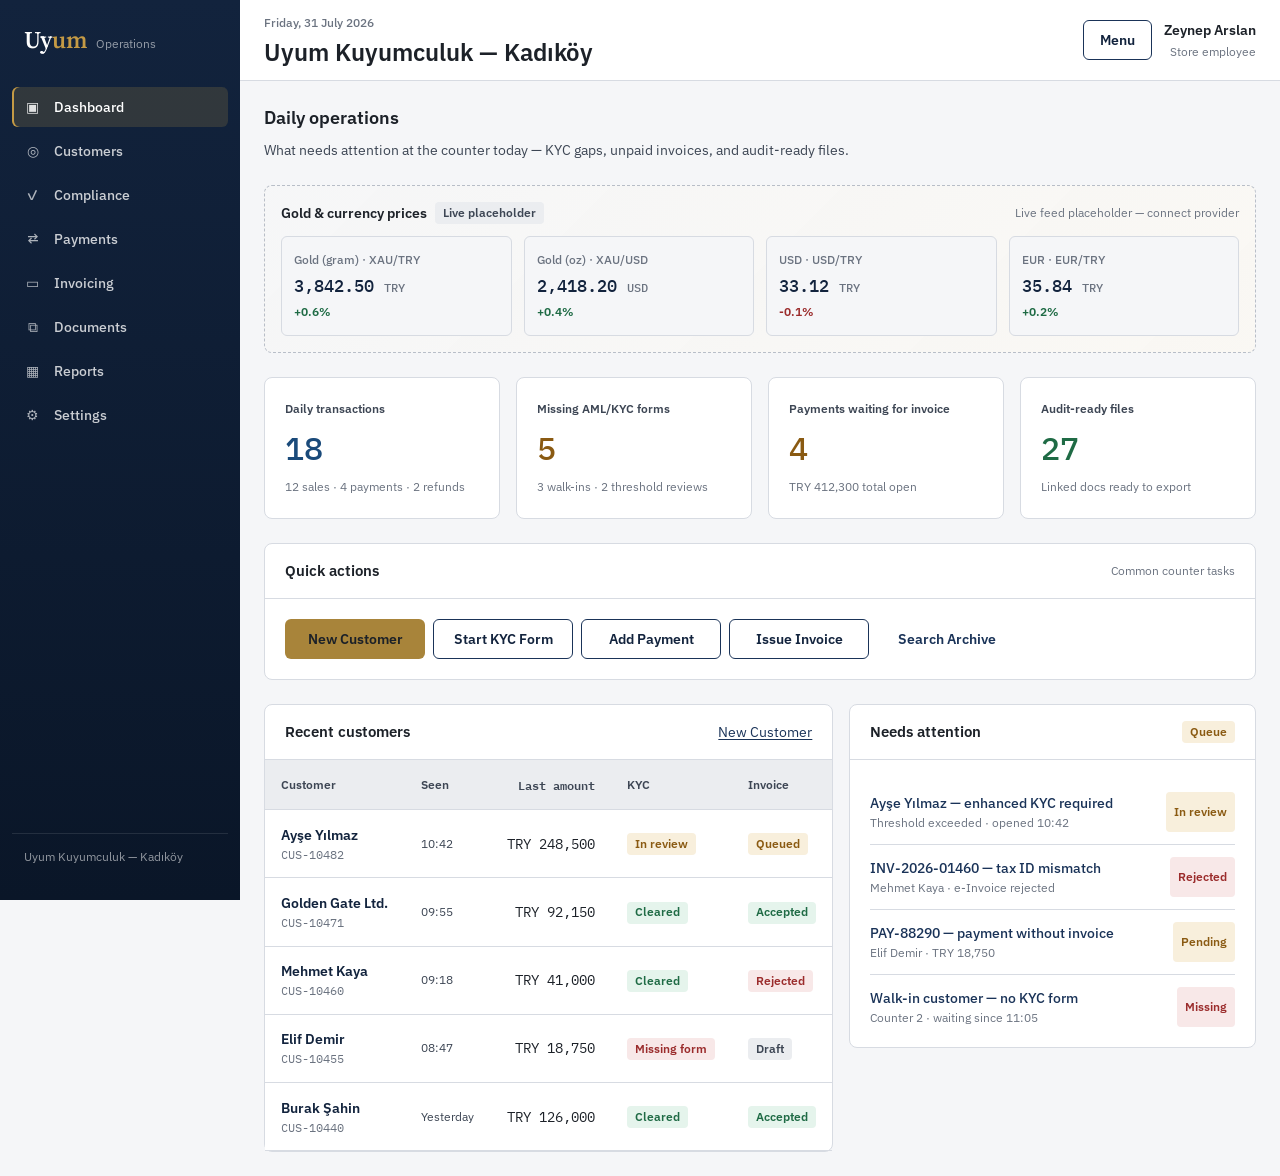
==== app/index.html @ b02bb514 "Add employee daily operations dashboard Build the post-login dashboard with gold/currency price plac" ====
<!DOCTYPE html>
<html lang="en">
  <head>
    <meta charset="UTF-8" />
    <meta name="viewport" content="width=device-width, initial-scale=1.0" />
    <title>Uyum — Dashboard</title>
    <link rel="stylesheet" href="../design-system/tokens.css" />
    <link rel="stylesheet" href="../design-system/base.css" />
    <link rel="stylesheet" href="../design-system/layout.css" />
    <link rel="stylesheet" href="../design-system/components.css" />
    <link rel="stylesheet" href="./css/dashboard.css" />
  </head>
  <body>
    <div class="app-shell" id="shell">
      <div class="nav-backdrop" id="nav-backdrop"></div>
      <aside class="sidebar" aria-label="Primary">
        <a class="sidebar__brand" href="./index.html">
          <span class="sidebar__brand-name">Uy<span>um</span></span>
          <span class="sidebar__brand-tag">Operations</span>
        </a>
        <nav class="sidebar__nav">
          <a class="nav-item is-active" href="./index.html"><span class="nav-item__icon">▣</span><span class="nav-item__label">Dashboard</span></a>
          <a class="nav-item" href="#action-new-customer"><span class="nav-item__icon">◎</span><span class="nav-item__label">Customers</span></a>
          <a class="nav-item" href="#action-start-kyc"><span class="nav-item__icon">✓</span><span class="nav-item__label">Compliance</span></a>
          <a class="nav-item" href="#action-add-payment"><span class="nav-item__icon">⇄</span><span class="nav-item__label">Payments</span></a>
          <a class="nav-item" href="#action-issue-invoice"><span class="nav-item__icon">▭</span><span class="nav-item__label">Invoicing</span></a>
          <a class="nav-item" href="#action-search-archive"><span class="nav-item__icon">⧉</span><span class="nav-item__label">Documents</span></a>
          <a class="nav-item" href="#"><span class="nav-item__icon">▦</span><span class="nav-item__label">Reports</span></a>
          <a class="nav-item" href="#"><span class="nav-item__icon">⚙</span><span class="nav-item__label">Settings</span></a>
        </nav>
        <div class="sidebar__footer" id="sidebar-store">Store</div>
      </aside>

      <div class="main">
        <header class="topbar">
          <div class="topbar__meta">
            <span class="topbar__eyebrow" id="store-date">Loading…</span>
            <h1 id="store-name">Dashboard</h1>
          </div>
          <div class="row">
            <button class="btn btn--secondary" type="button" id="nav-toggle" aria-label="Open menu">Menu</button>
            <div class="topbar__user">
              <span class="topbar__user-name" id="employee-name">—</span>
              <span class="text-small text-muted" id="employee-role">Store employee</span>
            </div>
          </div>
        </header>

        <main class="canvas">
          <div class="canvas__inner">
            <section class="page-header">
              <div class="page-header__copy">
                <h2>Daily operations</h2>
                <p class="text-secondary">
                  What needs attention at the counter today — KYC gaps, unpaid invoices, and audit-ready files.
                </p>
              </div>
            </section>

            <section aria-label="Market prices" id="prices">
              <div class="price-board" id="price-board">
                <div class="price-board__header">
                  <div class="price-board__title">Gold &amp; currency prices</div>
                  <span class="text-small text-muted">Loading placeholder feed…</span>
                </div>
              </div>
            </section>

            <section aria-label="Status summary" id="summary">
              <div class="summary-grid" id="summary-grid"></div>
            </section>

            <section class="panel" aria-label="Quick actions">
              <div class="panel__header">
                <h3>Quick actions</h3>
                <span class="text-small text-muted">Common counter tasks</span>
              </div>
              <div class="panel__body">
                <div class="quick-actions" id="quick-actions"></div>
              </div>
            </section>

            <section class="dashboard-split">
              <div class="panel" id="recent-customers">
                <div class="panel__header">
                  <h3>Recent customers</h3>
                  <a href="#action-new-customer">New Customer</a>
                </div>
                <div class="table-wrap">
                  <table class="table">
                    <thead>
                      <tr>
                        <th class="sticky-col">Customer</th>
                        <th>Seen</th>
                        <th class="num">Last amount</th>
                        <th>KYC</th>
                        <th>Invoice</th>
                      </tr>
                    </thead>
                    <tbody id="recent-customers-body">
                      <tr>
                        <td colspan="5" class="text-muted">Loading sample customers…</td>
                      </tr>
                    </tbody>
                  </table>
                </div>
              </div>

              <div class="panel" id="attention">
                <div class="panel__header">
                  <h3>Needs attention</h3>
                  <span class="badge badge--warning">Queue</span>
                </div>
                <div class="panel__body">
                  <ul class="attention-list" id="attention-list"></ul>
                </div>
              </div>
            </section>
          </div>
        </main>
      </div>
    </div>

    <div class="toast-host" id="toast-host" aria-live="polite"></div>
    <script src="./js/dashboard.js"></script>
  </body>
</html>
---- design-system/tokens.css ----
/* Uyum design tokens — Step 2 */

@import url("https://fonts.googleapis.com/css2?family=IBM+Plex+Mono:wght@400;500&family=IBM+Plex+Sans:ital,wght@0,400;0,500;0,600;0,700;1,400&family=Source+Serif+4:opsz,wght@8..60,500;8..60,600;8..60,700&display=swap");

:root {
  /* Navy */
  --navy-950: #0a1628;
  --navy-900: #12233d;
  --navy-800: #1a3358;
  --navy-100: #e8eef6;

  /* Gold */
  --gold-700: #8f7130;
  --gold-600: #a8843a;
  --gold-500: #c49a45;
  --gold-100: #f7f0de;

  /* Charcoal */
  --charcoal-900: #1c2128;
  --charcoal-700: #3d4654;
  --charcoal-500: #6b7380;

  /* Gray */
  --gray-50: #f5f6f8;
  --gray-100: #ebedf0;
  --gray-200: #d7dbe2;
  --gray-300: #b8bec8;
  --white: #ffffff;

  /* Semantic */
  --success-700: #1f6b45;
  --success-100: #e5f4ec;
  --warning-700: #8a5a12;
  --warning-100: #f8efdc;
  --danger-700: #9b2c2c;
  --danger-100: #f8e8e8;
  --info-700: #1a4a7a;
  --info-100: #e7f0f8;

  /* Typography */
  --font-brand: "Source Serif 4", "Times New Roman", serif;
  --font-sans: "IBM Plex Sans", "Segoe UI", sans-serif;
  --font-mono: "IBM Plex Mono", "SFMono-Regular", Menlo, monospace;

  --text-display: 2rem;
  --text-h1: 1.5rem;
  --text-h2: 1.125rem;
  --text-h3: 0.9375rem;
  --text-body: 0.875rem;
  --text-small: 0.75rem;
  --text-mono: 0.8125rem;

  --leading-display: 2.5rem;
  --leading-h1: 2rem;
  --leading-h2: 1.625rem;
  --leading-h3: 1.375rem;
  --leading-body: 1.375rem;
  --leading-small: 1.125rem;

  /* Spacing */
  --space-1: 0.25rem;
  --space-2: 0.5rem;
  --space-3: 0.75rem;
  --space-4: 1rem;
  --space-5: 1.25rem;
  --space-6: 1.5rem;
  --space-8: 2rem;
  --space-10: 2.5rem;
  --space-12: 3rem;
  --space-16: 4rem;

  /* Layout */
  --sidebar-width: 240px;
  --sidebar-collapsed: 64px;
  --content-max: 1280px;
  --form-max: 560px;
  --radius-sm: 4px;
  --radius-md: 6px;
  --radius-lg: 8px;
  --shadow-overlay: 0 8px 24px rgba(10, 22, 40, 0.12);
  --focus-ring: 0 0 0 2px var(--white), 0 0 0 4px var(--navy-800);

  /* Motion */
  --ease-out: cubic-bezier(0.22, 1, 0.36, 1);
  --duration-fast: 120ms;
  --duration-base: 160ms;

  /* Semantic aliases */
  --color-bg: var(--gray-50);
  --color-surface: var(--white);
  --color-border: var(--gray-200);
  --color-text: var(--charcoal-900);
  --color-text-secondary: var(--charcoal-700);
  --color-text-muted: var(--charcoal-500);
  --color-brand: var(--navy-900);
  --color-accent: var(--gold-600);
  --color-accent-hover: var(--gold-500);
}
---- design-system/base.css ----
/* Uyum base styles */

*,
*::before,
*::after {
  box-sizing: border-box;
}

html {
  -webkit-text-size-adjust: 100%;
}

body {
  margin: 0;
  min-height: 100vh;
  font-family: var(--font-sans);
  font-size: var(--text-body);
  line-height: var(--leading-body);
  color: var(--color-text);
  background: var(--color-bg);
  -webkit-font-smoothing: antialiased;
}

h1,
h2,
h3,
h4 {
  margin: 0;
  color: var(--color-text);
  font-weight: 600;
}

h1 {
  font-size: var(--text-h1);
  line-height: var(--leading-h1);
}

h2 {
  font-size: var(--text-h2);
  line-height: var(--leading-h2);
}

h3 {
  font-size: var(--text-h3);
  line-height: var(--leading-h3);
}

p {
  margin: 0;
}

a {
  color: var(--navy-800);
  text-decoration-thickness: 1px;
  text-underline-offset: 2px;
}

a:hover {
  color: var(--gold-700);
}

img {
  max-width: 100%;
  display: block;
}

button,
input,
select,
textarea {
  font: inherit;
  color: inherit;
}

:focus-visible {
  outline: none;
  box-shadow: var(--focus-ring);
}

.brand-mark {
  font-family: var(--font-brand);
  font-weight: 600;
  letter-spacing: -0.01em;
}

.brand-mark__accent {
  color: var(--gold-500);
}

.tabular {
  font-variant-numeric: tabular-nums;
}

.mono {
  font-family: var(--font-mono);
  font-size: var(--text-mono);
  font-variant-numeric: tabular-nums;
}

.text-muted {
  color: var(--color-text-muted);
}

.text-secondary {
  color: var(--color-text-secondary);
}

.text-small {
  font-size: var(--text-small);
  line-height: var(--leading-small);
}
---- design-system/layout.css ----
/* Uyum layout system */

.app-shell {
  display: grid;
  grid-template-columns: var(--sidebar-width) minmax(0, 1fr);
  min-height: 100vh;
  transition: grid-template-columns var(--duration-base) var(--ease-out);
}

.app-shell.is-collapsed {
  grid-template-columns: var(--sidebar-collapsed) minmax(0, 1fr);
}

.sidebar {
  position: sticky;
  top: 0;
  height: 100vh;
  display: flex;
  flex-direction: column;
  gap: var(--space-6);
  padding: var(--space-5) var(--space-3);
  background:
    linear-gradient(180deg, var(--navy-900) 0%, var(--navy-950) 100%);
  color: var(--white);
  overflow: auto;
}

.sidebar__brand {
  display: flex;
  align-items: baseline;
  gap: var(--space-2);
  padding: var(--space-2) var(--space-3);
  color: var(--white);
  text-decoration: none;
}

.sidebar__brand:hover {
  color: var(--white);
}

.sidebar__brand-name {
  font-family: var(--font-brand);
  font-size: 1.5rem;
  font-weight: 600;
  line-height: 1;
}

.sidebar__brand-name span {
  color: var(--gold-500);
}

.sidebar__brand-tag {
  font-size: var(--text-small);
  color: rgba(255, 255, 255, 0.55);
}

.sidebar__nav {
  display: flex;
  flex-direction: column;
  gap: var(--space-1);
}

.nav-item {
  display: flex;
  align-items: center;
  gap: var(--space-3);
  min-height: 40px;
  padding: var(--space-2) var(--space-3);
  border-radius: var(--radius-md);
  color: rgba(255, 255, 255, 0.78);
  text-decoration: none;
  font-weight: 500;
  transition: background var(--duration-fast) var(--ease-out), color var(--duration-fast) var(--ease-out);
}

.nav-item:hover {
  background: rgba(255, 255, 255, 0.08);
  color: var(--white);
}

.nav-item.is-active {
  background: rgba(196, 154, 69, 0.18);
  color: var(--white);
  box-shadow: inset 2px 0 0 var(--gold-500);
}

.nav-item__icon {
  width: 1.1rem;
  text-align: center;
  opacity: 0.85;
}

.main {
  display: flex;
  flex-direction: column;
  min-width: 0;
}

.topbar {
  display: flex;
  align-items: center;
  justify-content: space-between;
  gap: var(--space-4);
  min-height: 64px;
  padding: var(--space-3) var(--space-6);
  background: var(--color-surface);
  border-bottom: 1px solid var(--color-border);
}

.topbar__meta {
  display: flex;
  flex-direction: column;
  gap: 2px;
}

.topbar__eyebrow {
  font-size: var(--text-small);
  color: var(--color-text-muted);
  font-weight: 500;
}

.canvas {
  padding: var(--space-6);
}

.canvas__inner {
  width: 100%;
  max-width: var(--content-max);
  margin: 0 auto;
  display: flex;
  flex-direction: column;
  gap: var(--space-6);
}

.page-header {
  display: flex;
  align-items: flex-start;
  justify-content: space-between;
  gap: var(--space-4);
  flex-wrap: wrap;
}

.page-header__copy {
  display: flex;
  flex-direction: column;
  gap: var(--space-2);
  max-width: 48rem;
}

.page-header__actions {
  display: flex;
  flex-wrap: wrap;
  gap: var(--space-2);
}

.panel {
  background: var(--color-surface);
  border: 1px solid var(--color-border);
  border-radius: var(--radius-lg);
}

.panel__header {
  display: flex;
  align-items: center;
  justify-content: space-between;
  gap: var(--space-3);
  padding: var(--space-4) var(--space-5);
  border-bottom: 1px solid var(--color-border);
}

.panel__body {
  padding: var(--space-5);
}

.panel__footer {
  display: flex;
  justify-content: flex-end;
  gap: var(--space-2);
  padding: var(--space-4) var(--space-5);
  border-top: 1px solid var(--color-border);
  background: var(--gray-50);
  border-radius: 0 0 var(--radius-lg) var(--radius-lg);
}

.grid-12 {
  display: grid;
  grid-template-columns: repeat(12, minmax(0, 1fr));
  gap: var(--space-4);
}

.col-4 { grid-column: span 4; }
.col-6 { grid-column: span 6; }
.col-8 { grid-column: span 8; }
.col-12 { grid-column: span 12; }

.stack {
  display: flex;
  flex-direction: column;
  gap: var(--space-4);
}

.stack-sm {
  display: flex;
  flex-direction: column;
  gap: var(--space-2);
}

.row {
  display: flex;
  align-items: center;
  gap: var(--space-3);
}

.form-layout {
  max-width: var(--form-max);
  display: flex;
  flex-direction: column;
  gap: var(--space-4);
}

.form-layout--wide {
  max-width: 720px;
}

.form-row {
  display: grid;
  grid-template-columns: 1fr 1fr;
  gap: var(--space-4);
}

@media (max-width: 1119px) {
  .app-shell {
    grid-template-columns: var(--sidebar-collapsed) minmax(0, 1fr);
  }

  .sidebar__brand-tag,
  .nav-item__label {
    position: absolute;
    width: 1px;
    height: 1px;
    padding: 0;
    margin: -1px;
    overflow: hidden;
    clip: rect(0, 0, 0, 0);
    white-space: nowrap;
    border: 0;
  }

  .nav-item {
    justify-content: center;
  }

  .canvas {
    padding: var(--space-4);
  }

  .col-4,
  .col-6,
  .col-8 {
    grid-column: span 12;
  }
}

@media (max-width: 767px) {
  .app-shell {
    grid-template-columns: 1fr;
  }

  .sidebar {
    position: fixed;
    inset: 0 auto 0 0;
    width: min(80vw, 280px);
    z-index: 40;
    transform: translateX(-105%);
    transition: transform var(--duration-base) var(--ease-out);
  }

  .app-shell.nav-open .sidebar {
    transform: translateX(0);
  }

  .sidebar__brand-tag,
  .nav-item__label {
    position: static;
    width: auto;
    height: auto;
    margin: 0;
    overflow: visible;
    clip: auto;
    white-space: normal;
  }

  .nav-item {
    justify-content: flex-start;
  }

  .topbar,
  .canvas {
    padding-left: var(--space-4);
    padding-right: var(--space-4);
  }

  .form-row {
    grid-template-columns: 1fr;
  }

  .page-header__actions {
    width: 100%;
  }

  .page-header__actions .btn {
    flex: 1 1 auto;
  }
}
---- design-system/components.css ----
/* Uyum core UI components */

/* ——— Buttons ——— */
.btn {
  display: inline-flex;
  align-items: center;
  justify-content: center;
  gap: var(--space-2);
  min-height: 40px;
  padding: 0.55rem 1rem;
  border: 1px solid transparent;
  border-radius: var(--radius-md);
  font-weight: 600;
  font-size: var(--text-body);
  line-height: 1.2;
  text-decoration: none;
  cursor: pointer;
  transition:
    background var(--duration-fast) var(--ease-out),
    border-color var(--duration-fast) var(--ease-out),
    color var(--duration-fast) var(--ease-out);
  white-space: nowrap;
}

.btn:disabled {
  opacity: 0.4;
  cursor: not-allowed;
}

.btn--primary {
  background: var(--gold-600);
  color: var(--charcoal-900);
}

.btn--primary:hover:not(:disabled) {
  background: var(--gold-500);
  color: var(--charcoal-900);
}

.btn--secondary {
  background: var(--white);
  border-color: var(--navy-800);
  color: var(--navy-900);
}

.btn--secondary:hover:not(:disabled) {
  background: var(--navy-100);
}

.btn--ghost {
  background: transparent;
  color: var(--navy-800);
}

.btn--ghost:hover:not(:disabled) {
  background: var(--navy-100);
}

.btn--danger {
  background: var(--danger-700);
  color: var(--white);
}

.btn--danger:hover:not(:disabled) {
  background: #862626;
  color: var(--white);
}

.btn--sm {
  min-height: 32px;
  padding: 0.35rem 0.75rem;
  font-size: var(--text-small);
}

/* ——— Forms ——— */
.field {
  display: flex;
  flex-direction: column;
  gap: var(--space-2);
}

.field__label {
  font-size: var(--text-small);
  font-weight: 600;
  color: var(--color-text-secondary);
}

.field__required {
  color: var(--color-text-muted);
  font-weight: 400;
}

.field__control {
  width: 100%;
  min-height: 40px;
  padding: 0.5rem 0.75rem;
  border: 1px solid var(--gray-300);
  border-radius: var(--radius-md);
  background: var(--white);
  transition: border-color var(--duration-fast) var(--ease-out);
}

.field__control:hover {
  border-color: var(--charcoal-500);
}

.field__control:focus {
  border-color: var(--navy-800);
}

textarea.field__control {
  min-height: 96px;
  resize: vertical;
}

.field__hint,
.field__error {
  font-size: var(--text-small);
  line-height: var(--leading-small);
}

.field__hint {
  color: var(--color-text-muted);
}

.field__error {
  color: var(--danger-700);
}

.field.is-invalid .field__control {
  border-color: var(--danger-700);
  background: #fffafa;
}

/* ——— Badges ——— */
.badge {
  display: inline-flex;
  align-items: center;
  gap: 0.35rem;
  min-height: 22px;
  padding: 0.15rem 0.5rem;
  border-radius: var(--radius-sm);
  font-size: var(--text-small);
  font-weight: 600;
  line-height: 1.2;
  white-space: nowrap;
}

.badge--success {
  background: var(--success-100);
  color: var(--success-700);
}

.badge--warning {
  background: var(--warning-100);
  color: var(--warning-700);
}

.badge--danger {
  background: var(--danger-100);
  color: var(--danger-700);
}

.badge--info {
  background: var(--info-100);
  color: var(--info-700);
}

.badge--neutral {
  background: var(--gray-100);
  color: var(--charcoal-700);
}

/* ——— Alerts ——— */
.alert {
  display: grid;
  grid-template-columns: auto 1fr auto;
  gap: var(--space-3);
  align-items: start;
  padding: var(--space-4);
  border: 1px solid transparent;
  border-radius: var(--radius-lg);
}

.alert__icon {
  width: 1.25rem;
  height: 1.25rem;
  margin-top: 0.1rem;
  font-weight: 700;
  text-align: center;
}

.alert__title {
  font-size: var(--text-body);
  font-weight: 600;
  margin-bottom: 0.15rem;
}

.alert__body {
  color: var(--color-text-secondary);
}

.alert--info {
  background: var(--info-100);
  border-color: #c5d8ea;
  color: var(--info-700);
}

.alert--success {
  background: var(--success-100);
  border-color: #c5e4d3;
  color: var(--success-700);
}

.alert--warning {
  background: var(--warning-100);
  border-color: #ead9b0;
  color: var(--warning-700);
}

.alert--danger {
  background: var(--danger-100);
  border-color: #e8c4c4;
  color: var(--danger-700);
}

/* ——— Tables ——— */
.table-wrap {
  width: 100%;
  overflow-x: auto;
}

.table {
  width: 100%;
  border-collapse: collapse;
  font-size: var(--text-body);
}

.table th,
.table td {
  padding: 0.85rem 1rem;
  text-align: left;
  border-bottom: 1px solid var(--color-border);
  vertical-align: middle;
}

.table th {
  background: var(--gray-100);
  color: var(--color-text-secondary);
  font-size: var(--text-small);
  font-weight: 600;
  white-space: nowrap;
}

.table tbody tr {
  transition: background var(--duration-fast) var(--ease-out);
}

.table tbody tr:hover {
  background: rgba(232, 238, 246, 0.55);
}

.table .num {
  text-align: right;
  font-family: var(--font-mono);
  font-variant-numeric: tabular-nums;
}

.table th.sticky-col,
.table td.sticky-col {
  position: sticky;
  left: 0;
  background: var(--white);
  z-index: 1;
}

.table th.sticky-col {
  background: var(--gray-100);
}

/* ——— Transaction cards ——— */
.txn-card {
  display: flex;
  flex-direction: column;
  gap: var(--space-3);
  padding: var(--space-4);
  border: 1px solid var(--color-border);
  border-radius: var(--radius-lg);
  background: var(--white);
}

.txn-card__top {
  display: flex;
  align-items: flex-start;
  justify-content: space-between;
  gap: var(--space-3);
}

.txn-card__title {
  font-weight: 600;
}

.txn-card__amount {
  font-family: var(--font-mono);
  font-size: 1rem;
  font-weight: 500;
  font-variant-numeric: tabular-nums;
}

.txn-card__meta {
  display: flex;
  flex-wrap: wrap;
  gap: var(--space-2) var(--space-3);
  color: var(--color-text-muted);
  font-size: var(--text-small);
}

.txn-card__actions {
  display: flex;
  flex-wrap: wrap;
  gap: var(--space-2);
  padding-top: var(--space-1);
}

.txn-list {
  display: grid;
  gap: var(--space-3);
}

/* ——— Modal ——— */
.modal-backdrop {
  position: fixed;
  inset: 0;
  display: grid;
  place-items: center;
  padding: var(--space-4);
  background: rgba(10, 22, 40, 0.48);
  z-index: 50;
  animation: fade-in var(--duration-fast) var(--ease-out);
}

.modal {
  width: min(100%, 440px);
  background: var(--white);
  border: 1px solid var(--color-border);
  border-radius: var(--radius-lg);
  box-shadow: var(--shadow-overlay);
  animation: rise-in var(--duration-fast) var(--ease-out);
}

.modal__header,
.modal__body,
.modal__footer {
  padding: var(--space-5);
}

.modal__header {
  padding-bottom: var(--space-3);
}

.modal__body {
  padding-top: 0;
  color: var(--color-text-secondary);
}

.modal__footer {
  display: flex;
  justify-content: flex-end;
  gap: var(--space-2);
  border-top: 1px solid var(--color-border);
  background: var(--gray-50);
  border-radius: 0 0 var(--radius-lg) var(--radius-lg);
}

@keyframes fade-in {
  from { opacity: 0; }
  to { opacity: 1; }
}

@keyframes rise-in {
  from {
    opacity: 0;
    transform: translateY(6px);
  }
  to {
    opacity: 1;
    transform: translateY(0);
  }
}

/* ——— Document archive ——— */
.archive-toolbar {
  display: flex;
  flex-wrap: wrap;
  gap: var(--space-3);
  align-items: end;
  justify-content: space-between;
}

.archive-filters {
  display: flex;
  flex-wrap: wrap;
  gap: var(--space-3);
}

.archive-list {
  width: 100%;
}

.archive-row {
  display: grid;
  grid-template-columns: minmax(0, 2fr) 120px minmax(0, 1.4fr) 110px auto;
  gap: var(--space-3);
  align-items: center;
  padding: var(--space-3) var(--space-4);
  border-bottom: 1px solid var(--color-border);
}

.archive-row:hover {
  background: rgba(232, 238, 246, 0.45);
}

.archive-row__name {
  font-weight: 600;
  min-width: 0;
}

.archive-row__meta {
  color: var(--color-text-muted);
  font-size: var(--text-small);
}

.archive-grid {
  display: grid;
  grid-template-columns: repeat(auto-fill, minmax(180px, 1fr));
  gap: var(--space-4);
}

.archive-tile {
  display: flex;
  flex-direction: column;
  gap: var(--space-3);
  padding: var(--space-4);
  border: 1px solid var(--color-border);
  border-radius: var(--radius-lg);
  background: var(--white);
  min-height: 160px;
}

.archive-tile__preview {
  display: grid;
  place-items: center;
  height: 72px;
  border-radius: var(--radius-md);
  background: var(--gray-100);
  color: var(--navy-800);
  font-size: var(--text-small);
  font-weight: 700;
  letter-spacing: 0.04em;
}

.archive-tile__name {
  font-weight: 600;
}

/* ——— Dashboard metric / attention ——— */
.metric {
  display: flex;
  flex-direction: column;
  gap: var(--space-2);
}

.metric__value {
  font-family: var(--font-mono);
  font-size: 1.75rem;
  font-weight: 500;
  font-variant-numeric: tabular-nums;
  color: var(--navy-900);
  line-height: 1.1;
}

.metric__label {
  color: var(--color-text-muted);
  font-size: var(--text-small);
  font-weight: 500;
}

.attention-list {
  list-style: none;
  margin: 0;
  padding: 0;
  display: flex;
  flex-direction: column;
}

.attention-list li {
  display: flex;
  justify-content: space-between;
  gap: var(--space-3);
  padding: var(--space-3) 0;
  border-bottom: 1px solid var(--color-border);
}

.attention-list li:last-child {
  border-bottom: 0;
  padding-bottom: 0;
}

.attention-list a {
  font-weight: 500;
  text-decoration: none;
}

.attention-list a:hover {
  text-decoration: underline;
}

/* ——— Empty state ——— */
.empty-state {
  display: flex;
  flex-direction: column;
  align-items: flex-start;
  gap: var(--space-3);
  padding: var(--space-8) var(--space-5);
  text-align: left;
}

.empty-state__title {
  font-family: var(--font-brand);
  font-size: 1.35rem;
  font-weight: 600;
}

.empty-state__body {
  color: var(--color-text-secondary);
  max-width: 36rem;
}

/* ——— Styleguide helpers ——— */
.swatch-grid {
  display: grid;
  grid-template-columns: repeat(auto-fill, minmax(140px, 1fr));
  gap: var(--space-3);
}

.swatch {
  border: 1px solid var(--color-border);
  border-radius: var(--radius-lg);
  overflow: hidden;
  background: var(--white);
}

.swatch__chip {
  height: 72px;
}

.swatch__meta {
  padding: var(--space-3);
  display: flex;
  flex-direction: column;
  gap: 2px;
}

.section-block {
  display: flex;
  flex-direction: column;
  gap: var(--space-4);
}

.section-block > h2 {
  padding-bottom: var(--space-2);
  border-bottom: 1px solid var(--color-border);
}

.type-specimen {
  display: grid;
  gap: var(--space-4);
}

.type-row {
  display: grid;
  grid-template-columns: 140px 1fr;
  gap: var(--space-4);
  align-items: baseline;
}

.demo-modal-inline .modal-backdrop {
  position: relative;
  inset: auto;
  min-height: 280px;
  border-radius: var(--radius-lg);
}

@media (max-width: 767px) {
  .archive-row {
    grid-template-columns: 1fr;
    gap: var(--space-2);
  }

  .archive-grid {
    grid-template-columns: 1fr;
  }

  .modal-backdrop {
    place-items: end center;
    padding: 0;
  }

  .modal {
    width: 100%;
    border-radius: var(--radius-lg) var(--radius-lg) 0 0;
  }

  .type-row {
    grid-template-columns: 1fr;
    gap: var(--space-1);
  }

  .alert {
    grid-template-columns: auto 1fr;
  }

  .alert__actions {
    grid-column: 1 / -1;
  }
}
---- app/css/dashboard.css ----
/* Dashboard-specific layout — builds on design-system components */

.topbar__user {
  display: flex;
  flex-direction: column;
  align-items: flex-end;
  gap: 2px;
  text-align: right;
}

.topbar__user-name {
  font-weight: 600;
  font-size: var(--text-body);
}

.price-board {
  display: grid;
  grid-template-columns: repeat(4, minmax(0, 1fr));
  gap: var(--space-3);
  padding: var(--space-4);
  background:
    linear-gradient(135deg, rgba(18, 35, 61, 0.04), rgba(168, 132, 58, 0.06)),
    var(--white);
  border: 1px dashed var(--gray-300);
  border-radius: var(--radius-lg);
}

.price-board__header {
  grid-column: 1 / -1;
  display: flex;
  align-items: center;
  justify-content: space-between;
  gap: var(--space-3);
  flex-wrap: wrap;
}

.price-board__title {
  display: flex;
  align-items: center;
  gap: var(--space-2);
  font-weight: 600;
}

.price-item {
  display: flex;
  flex-direction: column;
  gap: var(--space-1);
  padding: var(--space-3);
  background: var(--gray-50);
  border: 1px solid var(--color-border);
  border-radius: var(--radius-md);
  min-width: 0;
}

.price-item__label {
  font-size: var(--text-small);
  color: var(--color-text-muted);
  font-weight: 500;
}

.price-item__value {
  font-family: var(--font-mono);
  font-size: 1.05rem;
  font-weight: 500;
  font-variant-numeric: tabular-nums;
  color: var(--navy-900);
}

.price-item__change {
  font-size: var(--text-small);
  font-weight: 600;
  font-variant-numeric: tabular-nums;
}

.price-item__change.is-up {
  color: var(--success-700);
}

.price-item__change.is-down {
  color: var(--danger-700);
}

.summary-grid {
  display: grid;
  grid-template-columns: repeat(4, minmax(0, 1fr));
  gap: var(--space-4);
}

.summary-card {
  display: flex;
  flex-direction: column;
  gap: var(--space-3);
  padding: var(--space-5);
  background: var(--white);
  border: 1px solid var(--color-border);
  border-radius: var(--radius-lg);
  text-decoration: none;
  color: inherit;
  transition: border-color var(--duration-fast) var(--ease-out), background var(--duration-fast) var(--ease-out);
  min-height: 132px;
}

.summary-card:hover {
  border-color: var(--navy-800);
  background: rgba(232, 238, 246, 0.35);
  color: inherit;
}

.summary-card__label {
  font-size: var(--text-small);
  font-weight: 600;
  color: var(--color-text-secondary);
}

.summary-card__value {
  font-family: var(--font-mono);
  font-size: 2rem;
  font-weight: 500;
  line-height: 1;
  font-variant-numeric: tabular-nums;
  color: var(--navy-900);
}

.summary-card__detail {
  font-size: var(--text-small);
  color: var(--color-text-muted);
  margin-top: auto;
}

.summary-card--warning .summary-card__value {
  color: var(--warning-700);
}

.summary-card--success .summary-card__value {
  color: var(--success-700);
}

.summary-card--info .summary-card__value {
  color: var(--info-700);
}

.quick-actions {
  display: flex;
  flex-wrap: wrap;
  gap: var(--space-2);
}

.quick-actions .btn {
  min-width: 140px;
}

.dashboard-split {
  display: grid;
  grid-template-columns: minmax(0, 1.4fr) minmax(0, 1fr);
  gap: var(--space-4);
  align-items: start;
}

.customer-link {
  font-weight: 600;
  color: var(--navy-900);
  text-decoration: none;
}

.customer-link:hover {
  color: var(--gold-700);
  text-decoration: underline;
}

.toast-host {
  position: fixed;
  right: var(--space-4);
  bottom: var(--space-4);
  z-index: 60;
  display: flex;
  flex-direction: column;
  gap: var(--space-2);
  width: min(360px, calc(100vw - 2rem));
  pointer-events: none;
}

.toast {
  pointer-events: auto;
  display: flex;
  align-items: flex-start;
  justify-content: space-between;
  gap: var(--space-3);
  padding: var(--space-4);
  background: var(--navy-950);
  color: var(--white);
  border-radius: var(--radius-lg);
  box-shadow: var(--shadow-overlay);
  animation: rise-in var(--duration-fast) var(--ease-out);
}

.toast__title {
  font-weight: 600;
  margin-bottom: 0.15rem;
}

.toast__body {
  font-size: var(--text-small);
  color: rgba(255, 255, 255, 0.75);
}

.toast__close {
  background: transparent;
  border: 0;
  color: rgba(255, 255, 255, 0.7);
  cursor: pointer;
  font-size: 1rem;
  line-height: 1;
  padding: 0;
}

.sidebar__footer {
  margin-top: auto;
  padding: var(--space-3);
  border-top: 1px solid rgba(255, 255, 255, 0.1);
  font-size: var(--text-small);
  color: rgba(255, 255, 255, 0.55);
}

.nav-backdrop {
  display: none;
}

@media (max-width: 1119px) {
  .summary-grid,
  .price-board {
    grid-template-columns: repeat(2, minmax(0, 1fr));
  }

  .dashboard-split {
    grid-template-columns: 1fr;
  }
}

@media (max-width: 767px) {
  .summary-grid,
  .price-board {
    grid-template-columns: 1fr;
  }

  .quick-actions .btn {
    flex: 1 1 calc(50% - 0.5rem);
    min-width: 0;
  }

  .topbar__user {
    display: none;
  }

  .nav-backdrop {
    display: block;
    position: fixed;
    inset: 0;
    background: rgba(10, 22, 40, 0.4);
    opacity: 0;
    pointer-events: none;
    transition: opacity var(--duration-base) var(--ease-out);
    z-index: 30;
  }

  .app-shell.nav-open .nav-backdrop {
    opacity: 1;
    pointer-events: auto;
  }

  .sidebar {
    z-index: 40;
  }
}
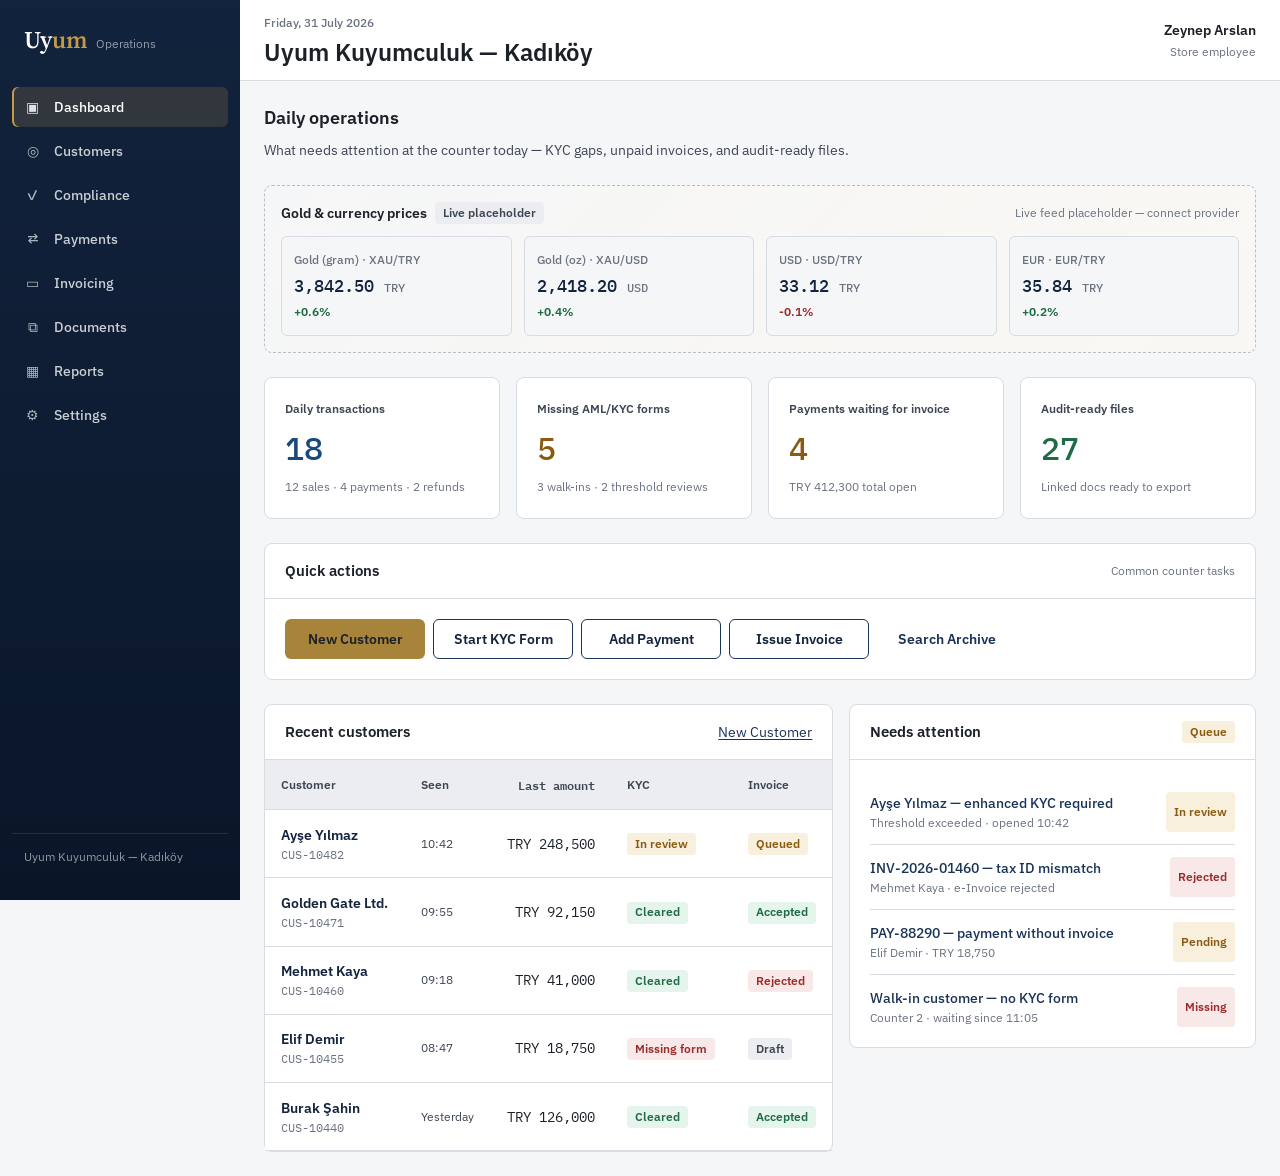
==== commit 0c5aa153: "Add one-minute KYC onboarding form flow Implement a multi-step AML/KYC form with mock OCR, validatio" ====
--- a/app/index.html
+++ b/app/index.html
@@ -20,8 +20,8 @@
         </a>
         <nav class="sidebar__nav">
           <a class="nav-item is-active" href="./index.html"><span class="nav-item__icon">▣</span><span class="nav-item__label">Dashboard</span></a>
-          <a class="nav-item" href="#action-new-customer"><span class="nav-item__icon">◎</span><span class="nav-item__label">Customers</span></a>
-          <a class="nav-item" href="#action-start-kyc"><span class="nav-item__icon">✓</span><span class="nav-item__label">Compliance</span></a>
+          <a class="nav-item" href="./kyc.html"><span class="nav-item__icon">◎</span><span class="nav-item__label">Customers</span></a>
+          <a class="nav-item" href="./kyc.html"><span class="nav-item__icon">✓</span><span class="nav-item__label">Compliance</span></a>
           <a class="nav-item" href="#action-add-payment"><span class="nav-item__icon">⇄</span><span class="nav-item__label">Payments</span></a>
           <a class="nav-item" href="#action-issue-invoice"><span class="nav-item__icon">▭</span><span class="nav-item__label">Invoicing</span></a>
           <a class="nav-item" href="#action-search-archive"><span class="nav-item__icon">⧉</span><span class="nav-item__label">Documents</span></a>
@@ -84,7 +84,7 @@
               <div class="panel" id="recent-customers">
                 <div class="panel__header">
                   <h3>Recent customers</h3>
-                  <a href="#action-new-customer">New Customer</a>
+                  <a href="./kyc.html">New Customer</a>
                 </div>
                 <div class="table-wrap">
                   <table class="table">
--- a/app/css/dashboard.css
+++ b/app/css/dashboard.css
@@ -225,6 +225,10 @@
   display: none;
 }
 
+#nav-toggle {
+  display: none;
+}
+
 @media (max-width: 1119px) {
   .summary-grid,
   .price-board {
@@ -237,6 +241,10 @@
 }
 
 @media (max-width: 767px) {
+  #nav-toggle {
+    display: inline-flex;
+  }
+
   .summary-grid,
   .price-board {
     grid-template-columns: 1fr;
